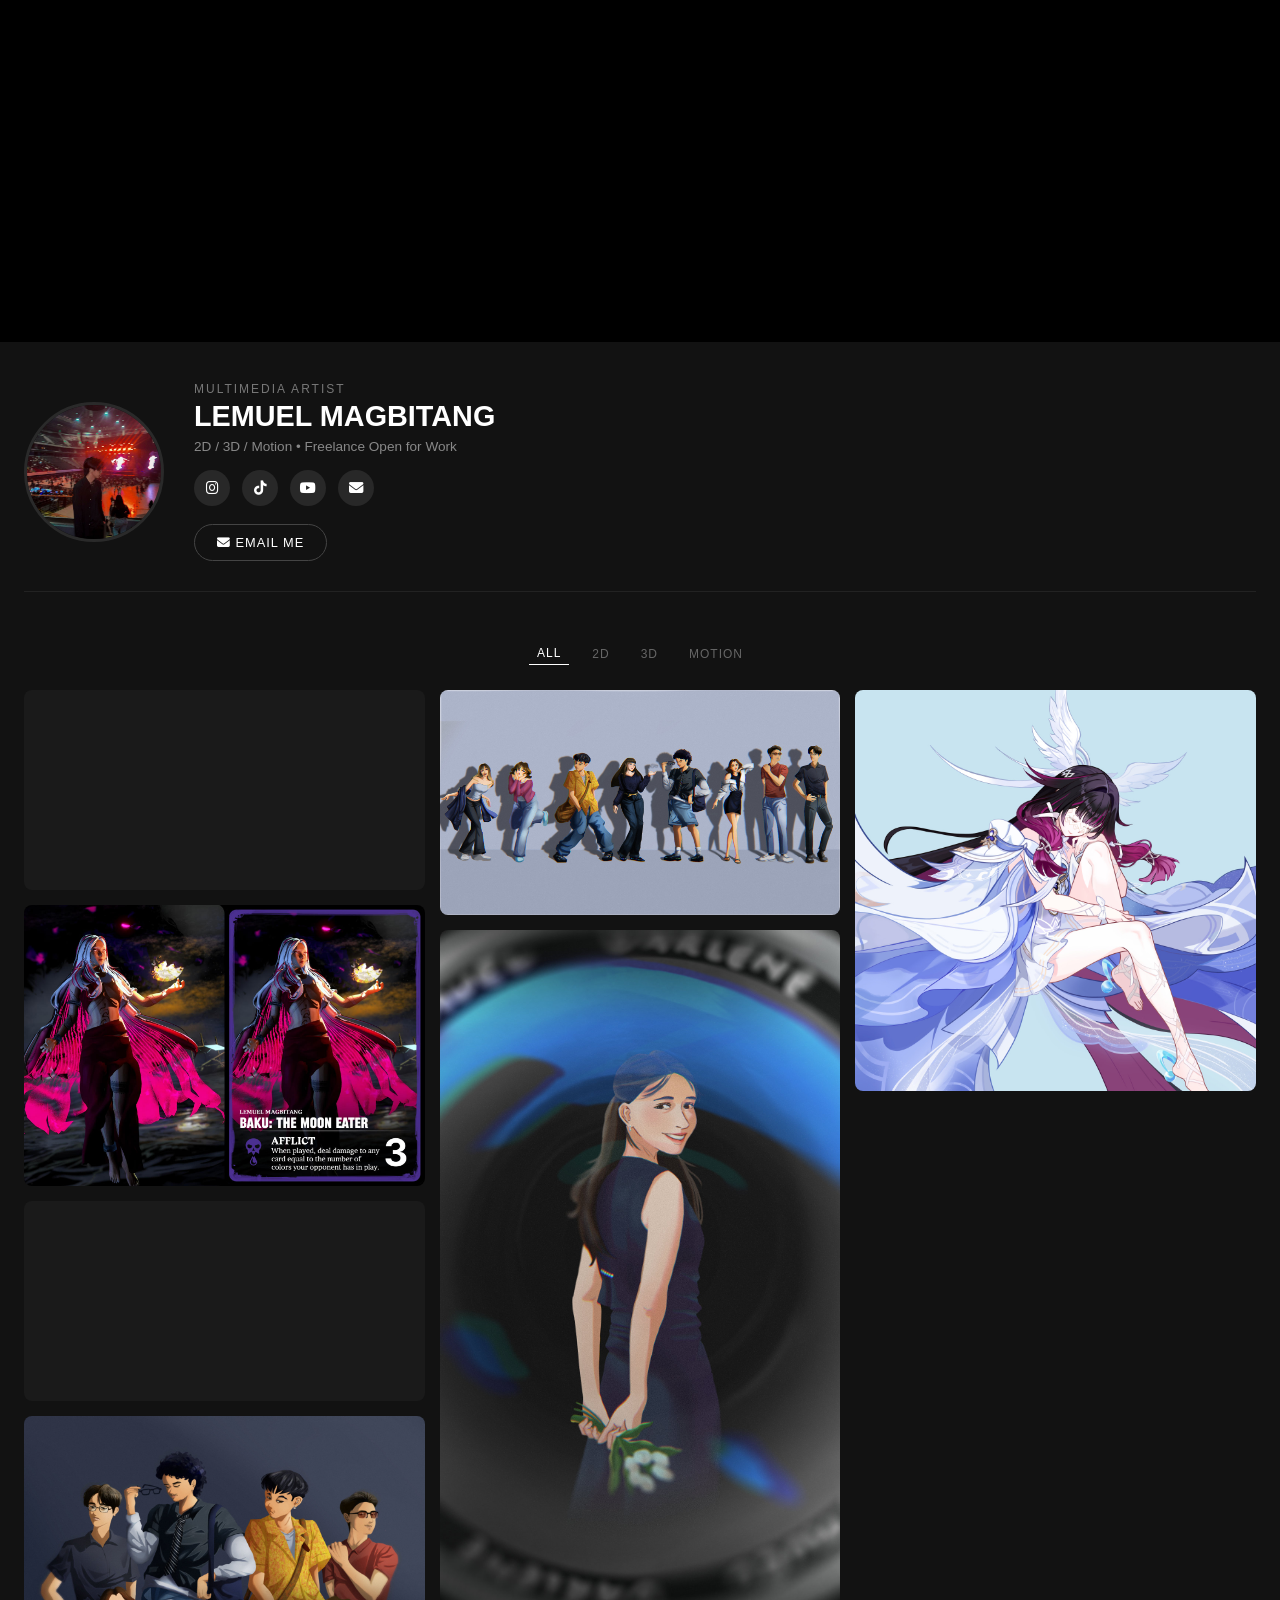
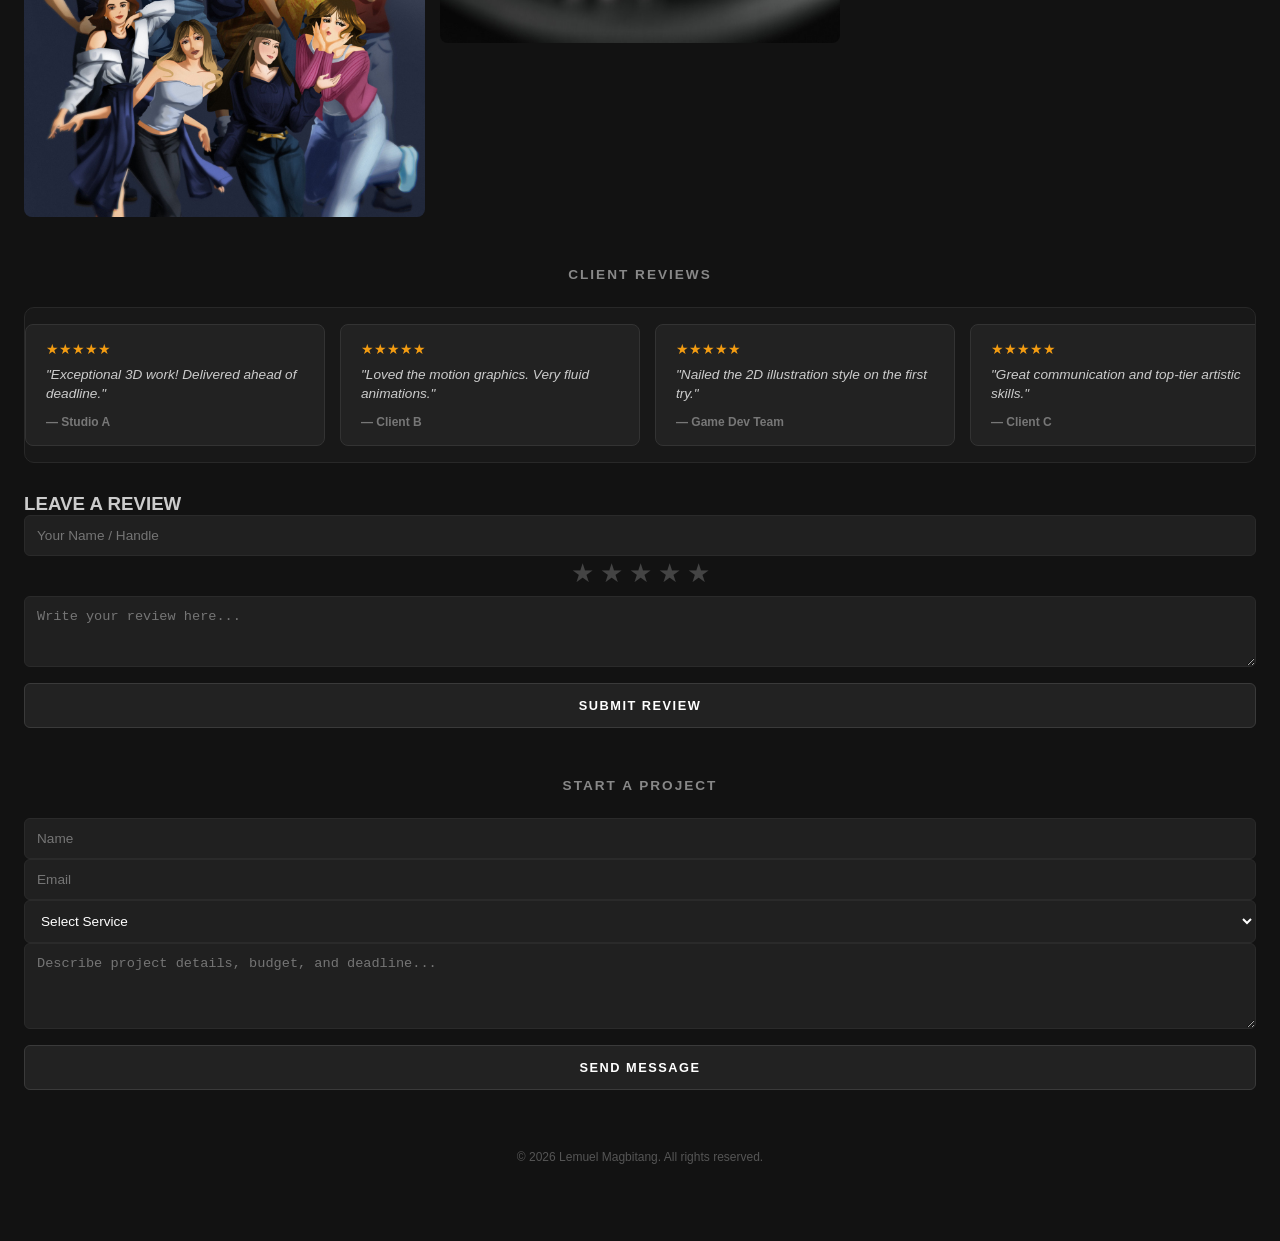
==== index.html @ 32d4f542 "Add files via upload" ====
<!DOCTYPE html>
<html lang="en">
<head>
  <meta charset="UTF-8">
  <meta name="viewport" content="width=device-width, initial-scale=1.0">
  <title>Lemuel Magbitang | Multimedia Artist</title>
  <link rel="stylesheet" href="css/style.css">
  <link rel="stylesheet" href="https://cdnjs.cloudflare.com/ajax/libs/font-awesome/6.4.0/css/all.min.css">
  <!-- Link JS with 'defer' so it runs after HTML loads -->
  <script src="js/script.js" defer></script>
</head>
<body>

  <!-- AUTOMATIC HERO BANNER (Pulls from latest gallery items automatically) -->
  <div class="hero-banner" id="heroBanner"></div>

  <main class="container">
    
    <!-- HEADER -->
    <header class="header">
      <img src="assets/profile.jpg" alt="Lemuel Magbitang" class="profile-pic">
      <div class="header-info">
        <span class="subtext-header">MULTIMEDIA ARTIST</span>
        <h1 class="name">LEMUEL MAGBITANG</h1>
        <p class="tagline">2D / 3D / Motion &bull; Freelance Open for Work</p>
        
        <div class="social-icons">
          <a href="https://www.instagram.com/llem_09?stkn=MjJyZnppdnZuMXB4" target="_blank" aria-label="Instagram"><i class="fa-brands fa-instagram"></i></a>
          <a href="https://www.tiktok.com/@artsoflem?_r=1&_t=ZS-99WQzkZcFst" target="_blank" aria-label="TikTok"><i class="fa-brands fa-tiktok"></i></a>
          <a href="https://youtube.com/@aol_lem?si=N5Up9vFaqnFI5G1z" target="_blank" aria-label="YouTube"><i class="fa-brands fa-youtube"></i></a>
          <a href="mailto:lemuelmagbitangt@gmail.com" aria-label="Email"><i class="fa-solid fa-envelope"></i></a>
        </div>
        <a href="mailto:lemuelmagbitangt@gmail.com" class="email-btn"><i class="fa-solid fa-envelope"></i> EMAIL ME</a>
      </div>
    </header>

    <!-- PORTFOLIO SECTION -->
    <section class="section">
      <div class="filter-tabs">
        <button class="tab-btn active" data-filter="all">ALL</button>
        <button class="tab-btn" data-filter="2d">2D</button>
        <button class="tab-btn" data-filter="3d">3D</button>
        <button class="tab-btn" data-filter="motion">MOTION</button>
      </div>

      <!-- DYNAMIC MASONRY BENTO GRID (Adapts to any image dimension naturally) -->
      <div class="gallery-grid" id="galleryGrid">

        <div class="gallery-item motion">
          <video src="assets/motion/animation2.mp4" alt="Motion Graphics Animation"></video>
        </div>

        <div class="gallery-item 3d">
          <img src="assets/3d/artwork1.jpg" alt="3D Rendered Scene">
        </div>
        
        <div class="gallery-item motion">
          <video src="assets/motion/animation1.mp4" alt="Motion Graphics Animation"></video>
        </div>

        <div class="gallery-item 2d">
          <img src="assets/2d/artwork4.jpg" alt="2D Concept Art">
        </div>

        <div class="gallery-item 2d">
          <img src="assets/2d/artwork3.jpg" alt="2D Concept Art">
        </div>

        <div class="gallery-item 2d">
          <img src="assets/2d/artwork2.jpg" alt="2D Concept Art">
        </div>

        <div class="gallery-item 2d">
          <img src="assets/2d/artwork1.jpg" alt="2D Concept Art">
        </div>

      </div>
    </section>

    <!-- AUTOMATIC HORIZONTAL SCROLLING REVIEWS -->
    <section class="section">
      <h2 class="section-title">CLIENT REVIEWS</h2>
      
      <div class="marquee-wrapper">
        <div class="marquee-track">
          <div class="review-card">
            <div class="stars">★★★★★</div>
            <p class="review-text">"Exceptional 3D work! Delivered ahead of deadline."</p>
            <span class="review-author">— Studio A</span>
          </div>
          <div class="review-card">
            <div class="stars">★★★★★</div>
            <p class="review-text">"Loved the motion graphics. Very fluid animations."</p>
            <span class="review-author">— Client B</span>
          </div>
          <div class="review-card">
            <div class="stars">★★★★★</div>
            <p class="review-text">"Nailed the 2D illustration style on the first try."</p>
            <span class="review-author">— Game Dev Team</span>
          </div>
          <div class="review-card">
            <div class="stars">★★★★★</div>
            <p class="review-text">"Great communication and top-tier artistic skills."</p>
            <span class="review-author">— Client C</span>
          </div>
        </div>
      </div>

      <!-- LEAVE A REVIEW FORM WITH STAR RATING -->
      <div class="form-container">
        <h3 class="form-title">LEAVE A REVIEW</h3>
        <form class="simple-form" action="https://formspree.io/f/YOUR_FORMSPREE_ID" method="POST">
          <input type="text" name="name" placeholder="Your Name / Handle" required>
          
          <!-- Star Rating Input -->
          <div class="star-rating">
            <input type="radio" id="star5" name="rating" value="5" required/><label for="star5" title="5 stars">★</label>
            <input type="radio" id="star4" name="rating" value="4"/><label for="star4" title="4 stars">★</label>
            <input type="radio" id="star3" name="rating" value="3"/><label for="star3" title="3 stars">★</label>
            <input type="radio" id="star2" name="rating" value="2"/><label for="star2" title="2 stars">★</label>
            <input type="radio" id="star1" name="rating" value="1"/><label for="star1" title="1 star">★</label>
          </div>

          <textarea name="review" rows="3" placeholder="Write your review here..." required></textarea>
          <button type="submit" class="submit-btn">SUBMIT REVIEW</button>
        </form>
      </div>
    </section>

    <!-- COMMISSIONS / CONTACT FORM -->
    <section class="section">
      <h2 class="section-title">START A PROJECT</h2>
      <div class="form-container">
        <form class="simple-form" action="https://formspree.io/f/YOUR_FORMSPREE_ID" method="POST">
          <input type="text" name="name" placeholder="Name" required>
          <input type="email" name="email" placeholder="Email" required>
          <select name="service" required>
            <option value="" disabled selected>Select Service</option>
            <option value="2D Illustration">2D Illustration</option>
            <option value="3D Art">3D Art & Rendering</option>
            <option value="Motion Graphics">Motion Graphics / Animation</option>
          </select>
          <textarea name="message" rows="4" placeholder="Describe project details, budget, and deadline..." required></textarea>
          <button type="submit" class="submit-btn">SEND MESSAGE</button>
        </form>
      </div>
    </section>

    <footer>
      <p>&copy; 2026 Lemuel Magbitang. All rights reserved.</p>
    </footer>

  </main>

  <!-- LIGHTBOX / FULL VIEW MODAL WITH WATERMARK PROTECTION -->
  <div class="lightbox-modal" id="lightbox">
    <span class="lightbox-close" id="lightboxClose">&times;</span>
    <div class="lightbox-content-wrapper">
      <!-- Repeating Watermark Overlay -->
      <div class="watermark-overlay">
        <span>LEMUEL MAGBITANG &bull; DO NOT COPY</span>
        <span>LEMUEL MAGBITANG &bull; DO NOT COPY</span>
        <span>LEMUEL MAGBITANG &bull; DO NOT COPY</span>
        <span>LEMUEL MAGBITANG &bull; DO NOT COPY</span>
      </div>
      <div id="lightboxMediaContainer"></div>
    </div>
  </div>

</body>
</html>
---- css/style.css ----
* {
  margin: 0;
  padding: 0;
  box-sizing: border-box;
}

body {
  background-color: #121212;
  color: #cccccc;
  font-family: -apple-system, BlinkMacSystemFont, "Segoe UI", Roboto, Helvetica, Arial, sans-serif;
  overflow-x: hidden;
}

/* AUTOMATIC HERO BANNER */
.hero-banner {
  width: 100%;
  height: 38vh;
  position: relative;
  overflow: hidden;
  background: #000000;
}

.slide {
  position: absolute;
  inset: 0;
  opacity: 0;
  transition: opacity 1.5s ease-in-out;
}

.slide.active {
  opacity: 0.45;
}

.slide img, .slide video {
  width: 100%;
  height: 100%;
  object-fit: cover;
}

/* Only static images pan; videos/motion items remain static */
.slide img {
  transform: scale(1.1);
  animation: panImage 12s infinite alternate linear;
}

.slide video {
  transform: scale(1);
  animation: none;
}

@keyframes panImage {
  0% { transform: scale(1.1) translateX(-2%); }
  100% { transform: scale(1.1) translateX(2%); }
}

/* CONTAINER & HEADER */
.container {
  width: 100%;
  max-width: 1280px; /* Widened layout to fill side gaps */
  margin: 30px auto 50px auto; /* Removed -60px negative overlap */
  padding: 0 24px;
  position: relative;
  z-index: 10;
}

.header {
  display: flex;
  align-items: center;
  gap: 30px;
  background: transparent; /* Simple layout without card background */
  padding: 10px 0 30px 0;
  border-bottom: 1px solid #222;
  margin-bottom: 40px;
}

.profile-pic {
  width: 140px;
  height: 140px;
  border-radius: 50%;
  object-fit: cover;
  border: 3px solid #2a2a2a;
}

.subtext-header { font-size: 0.75rem; letter-spacing: 2px; color: #777; display: block; margin-bottom: 4px; }
.name { font-size: 1.8rem; font-weight: 600; color: #fff; }
.tagline { font-size: 0.85rem; color: #888; margin: 6px 0 16px 0; }

.social-icons { display: flex; gap: 12px; margin-bottom: 18px; }
.social-icons a {
  color: #fff; background: #282828; width: 36px; height: 36px;
  border-radius: 50%; display: flex; align-items: center; justify-content: center;
  text-decoration: none; font-size: 0.9rem; transition: background 0.3s;
}
.social-icons a:hover { background: #444; }

.email-btn {
  display: inline-block; padding: 10px 22px; border-radius: 25px;
  color: #fff; border: 1px solid #444; text-decoration: none;
  font-size: 0.8rem; letter-spacing: 1px; transition: all 0.3s;
}
.email-btn:hover { background: #fff; color: #000; }

/* SECTIONS & TABS */
.section { margin-top: 50px; }
.section-title { font-size: 0.85rem; letter-spacing: 2px; color: #888; margin-bottom: 25px; text-align: center; }

.filter-tabs { display: flex; justify-content: center; gap: 15px; margin-bottom: 25px; }
.tab-btn {
  background: none; border: none; color: #666; font-size: 0.75rem;
  letter-spacing: 1px; cursor: pointer; padding: 4px 8px;
}
.tab-btn.active, .tab-btn:hover { color: #fff; border-bottom: 1px solid #fff; }

/* MASONRY BENTO GRID (Dynamic aspect ratio support) */
.gallery-grid {
  columns: 3 220px; /* Dynamically distributes portrait, landscape, 1:1, or extreme portrait sizes */
  column-gap: 15px;
}

.gallery-item {
  break-inside: avoid;
  margin-bottom: 15px;
  border-radius: 8px;
  overflow: hidden;
  background: #1a1a1a;
  cursor: pointer;
  position: relative;
  transition: transform 0.3s ease, box-shadow 0.3s ease;
}

.gallery-item:hover {
  transform: translateY(-4px) scale(1.02);
  box-shadow: 0 10px 20px rgba(0,0,0,0.8);
  z-index: 2;
}

.gallery-item img, .gallery-item video {
  width: 100%;
  height: auto;
  display: block;
}

/* --- HORIZONTAL SCROLLING REVIEWS --- */
.marquee-wrapper {
  overflow: hidden;
  width: 100%;
  background: #181818;
  padding: 16px 0;
  border-radius: 10px;
  margin-bottom: 30px;
  border: 1px solid #282828;
}

.marquee-track {
  display: flex;
  gap: 15px;
  width: max-content;
  animation: scrollMarquee 22s linear infinite;
}

.marquee-track:hover {
  animation-play-state: paused;
}

@keyframes scrollMarquee {
  0% { transform: translateX(0); }
  100% { transform: translateX(-50%); }
}

.review-card {
  background: #222222;
  padding: 16px 20px;
  border-radius: 8px;
  border: 1px solid #333333;
  width: clamp(220px, 30vw, 300px);
  flex-shrink: 0;
  display: flex;
  flex-direction: column;
  justify-content: space-between;
}

.stars {
  color: #f39c12;
  font-size: 0.85rem;
  margin-bottom: 8px;
}

.review-text {
  font-style: italic;
  font-size: 0.85rem;
  color: #cccccc;
  line-height: 1.4;
}

.review-author {
  display: block;
  margin-top: 12px;
  font-size: 0.75rem;
  color: #777777;
  font-weight: 600;
}

/* --- STAR RATING FORM FIX --- */
.star-rating {
  display: flex;
  flex-direction: row-reverse;
  justify-content: center;
  gap: 6px;
  margin: 5px 0 10px 0;
}

/* Hide raw radio buttons completely */
.star-rating input[type="radio"] {
  display: none !important;
}

.star-rating label {
  font-size: 1.6rem;
  color: #444444;
  cursor: pointer;
  transition: color 0.2s ease;
  line-height: 1;
}

.star-rating input:checked ~ label,
.star-rating label:hover,
.star-rating label:hover ~ label {
  color: #f39c12;
}

input, select, textarea {
  width: 100%; background: #202020; border: 1px solid #2a2a2a;
  padding: 12px; border-radius: 6px; color: #fff; font-size: 0.85rem; outline: none;
}
input:focus, select:focus, textarea:focus { border-color: #555; }

textarea {
  resize: vertical;
  max-width: 100%;
}

.submit-btn {
  width: 100%;
  background: #222222;
  color: #ffffff;
  border: 1px solid #3a3a3a;
  padding: 14px;
  border-radius: 6px;
  font-size: 0.8rem;
  font-weight: 600;
  letter-spacing: 1.5px;
  cursor: pointer;
  transition: all 0.3s ease;
  margin-top: 12px;
}

.submit-btn:hover {
  background: #ffffff;
  color: #000000;
  border-color: #ffffff;
}

/* LIGHTBOX MODAL & WATERMARK */
.lightbox-modal {
  display: none; position: fixed; inset: 0; z-index: 1000;
  background: rgba(0, 0, 0, 0.92); backdrop-filter: blur(5px);
  align-items: center; justify-content: center; padding: 20px;
}
.lightbox-modal.active { display: flex; }

.lightbox-close {
  position: absolute; top: 20px; right: 30px; font-size: 2rem;
  color: #fff; cursor: pointer; z-index: 1002;
}

.lightbox-content-wrapper {
  position: relative; max-width: 90vw; max-height: 85vh;
  display: flex; align-items: center; justify-content: center;
  user-select: none; -webkit-user-drag: none; /* Prevents dragging/saving */
}

.lightbox-content-wrapper img, .lightbox-content-wrapper video {
  max-width: 100%; max-height: 85vh; object-fit: contain; border-radius: 6px;
}

.watermark-overlay {
  position: absolute; inset: 0; pointer-events: none; z-index: 1001;
  display: flex; flex-direction: column; justify-content: space-around;
  align-items: center; opacity: 0.25; transform: rotate(-25deg);
}
.watermark-overlay span {
  font-size: 1.2rem; font-weight: 800; color: #ffffff;
  letter-spacing: 3px; text-shadow: 0 0 5px #000; text-transform: uppercase;
}

footer { text-align: center; margin-top: 60px; padding-bottom: 20px; font-size: 0.75rem; color: #555; }

@media (max-width: 600px) {
  .header { flex-direction: column; text-align: center; }
  .social-icons { justify-content: center; }
  .gallery-grid { columns: 1 100%; }
}
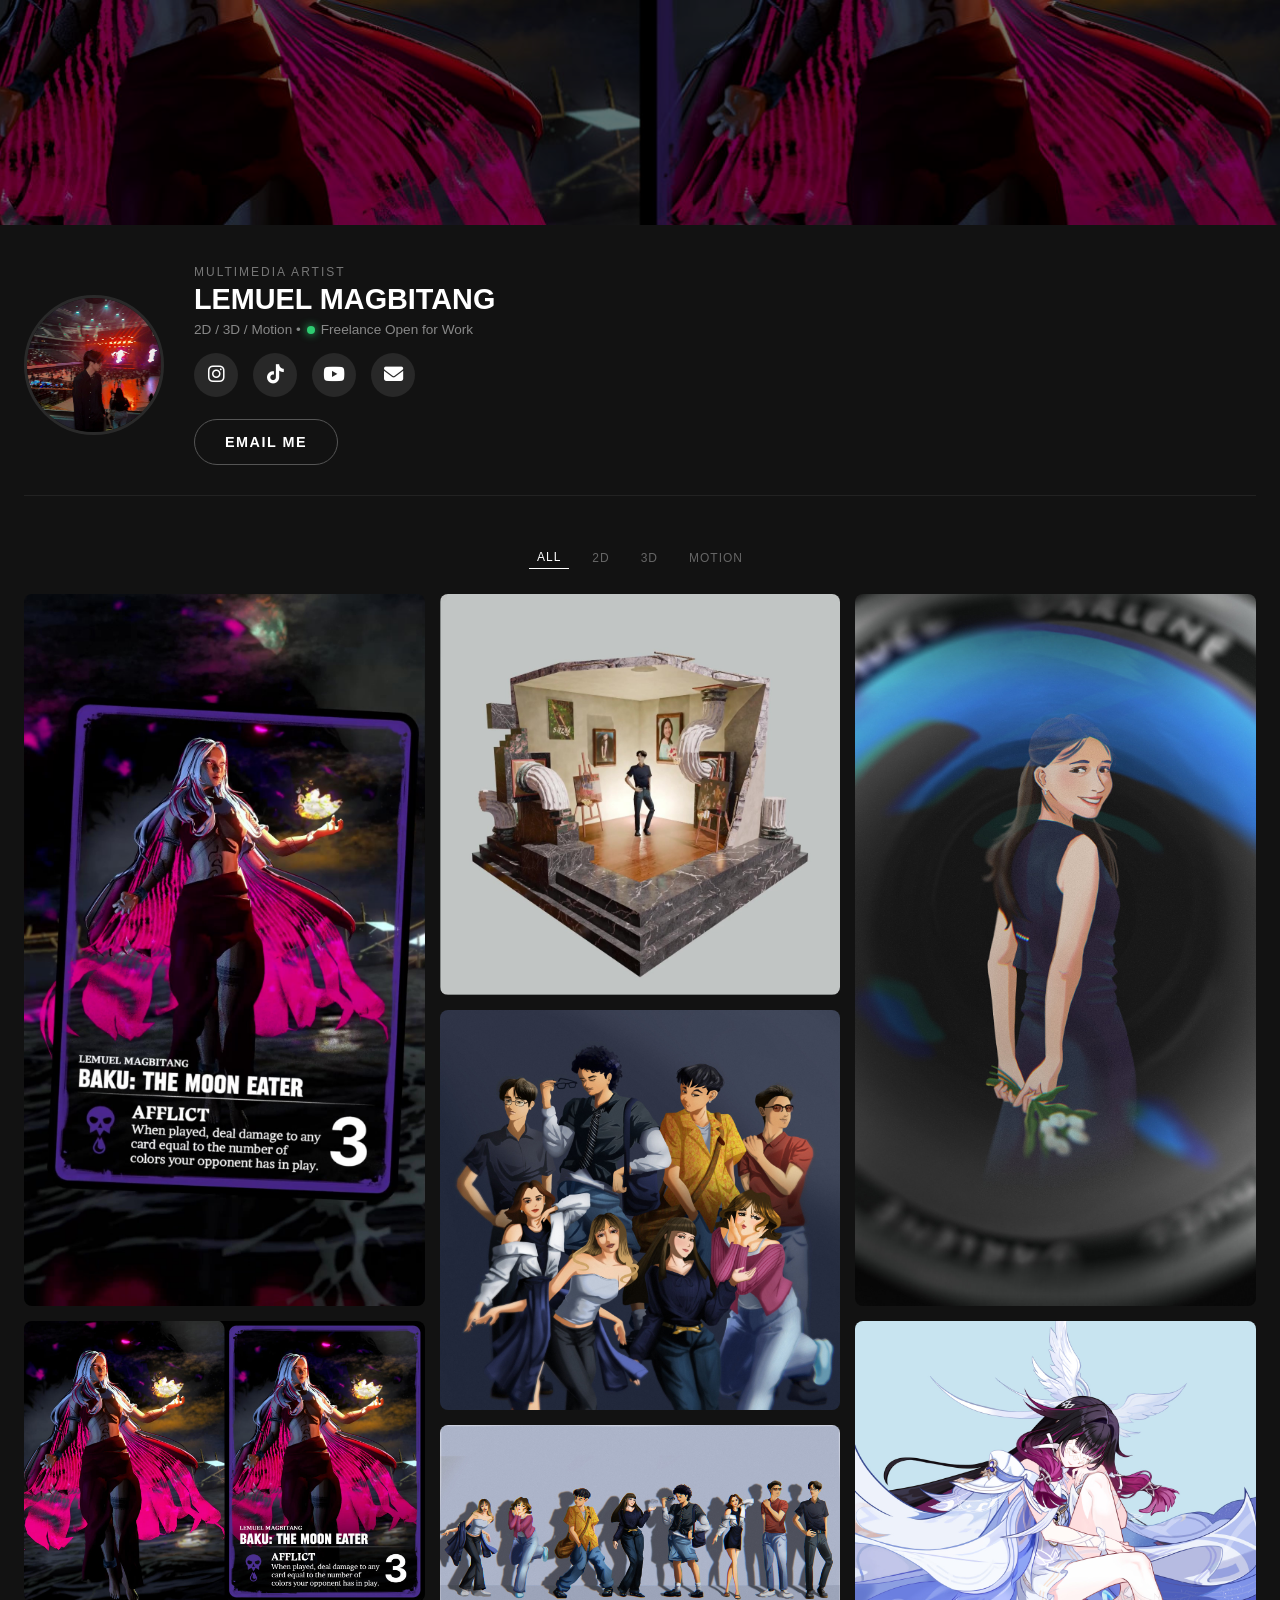
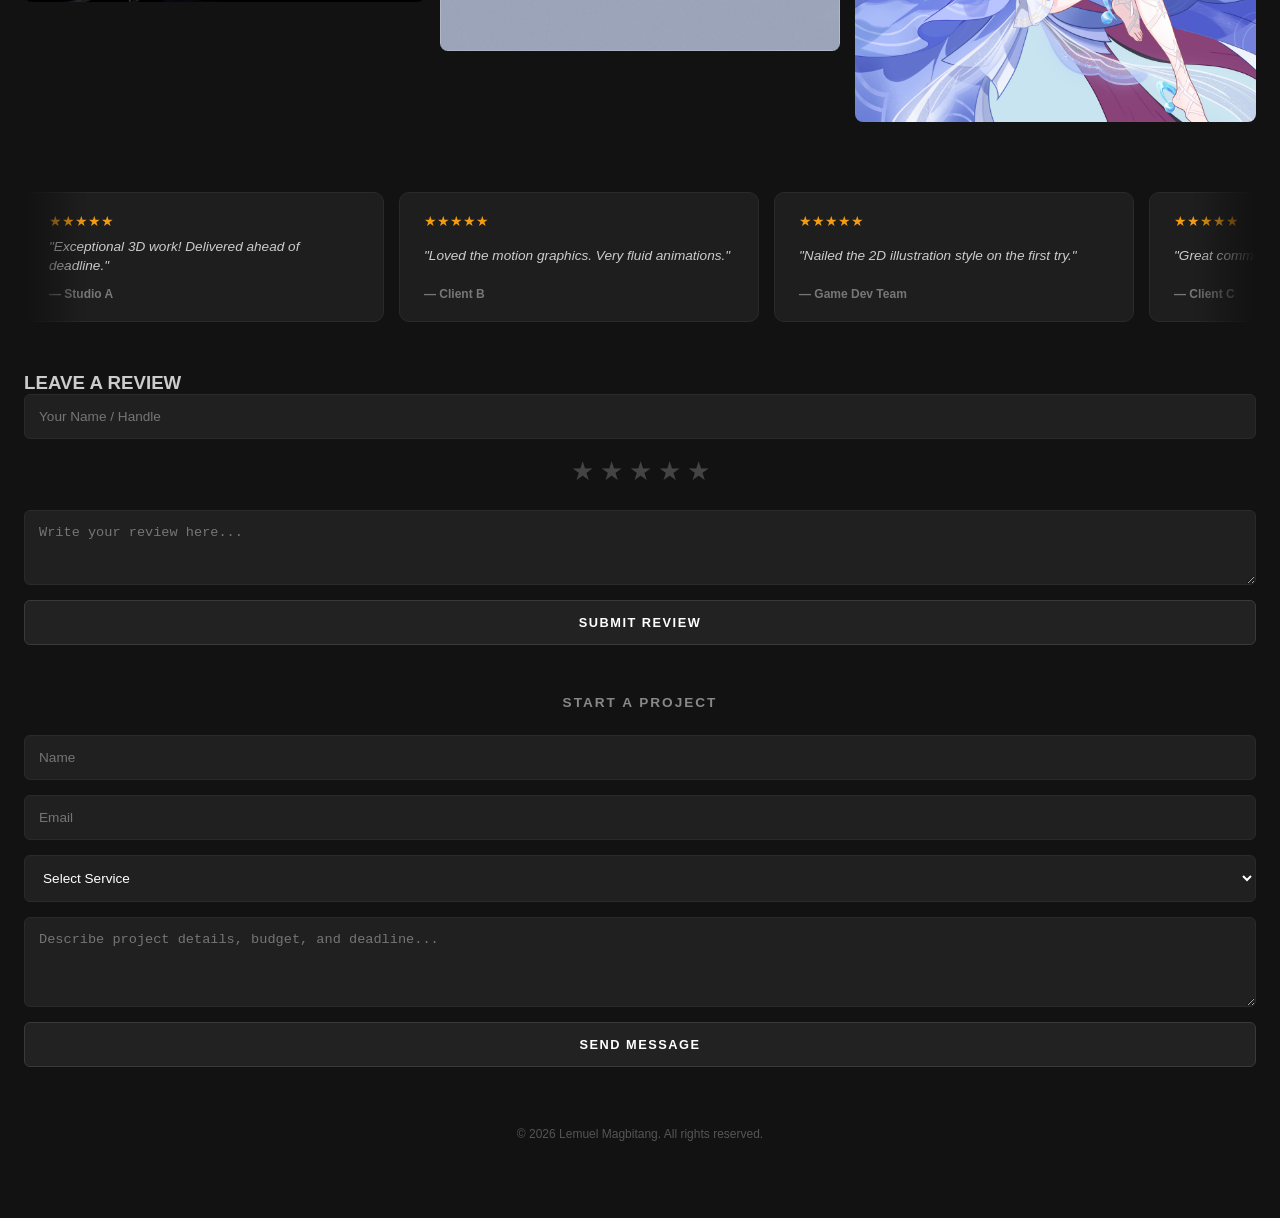
==== commit e17584ae: "Add files via upload" ====
--- a/index.html
+++ b/index.html
@@ -4,9 +4,12 @@
   <meta charset="UTF-8">
   <meta name="viewport" content="width=device-width, initial-scale=1.0">
   <title>Lemuel Magbitang | Multimedia Artist</title>
+  
+  <!-- Add your custom favicon/logo here -->
+  <link rel="icon" type="image/jpeg" href="assets/profile.jpg">
+
   <link rel="stylesheet" href="css/style.css">
   <link rel="stylesheet" href="https://cdnjs.cloudflare.com/ajax/libs/font-awesome/6.4.0/css/all.min.css">
-  <!-- Link JS with 'defer' so it runs after HTML loads -->
   <script src="js/script.js" defer></script>
 </head>
 <body>
@@ -22,7 +25,7 @@
       <div class="header-info">
         <span class="subtext-header">MULTIMEDIA ARTIST</span>
         <h1 class="name">LEMUEL MAGBITANG</h1>
-        <p class="tagline">2D / 3D / Motion &bull; Freelance Open for Work</p>
+        <p class="tagline">2D / 3D / Motion &bull; <span class="status-dot"></span> Freelance Open for Work</p>
         
         <div class="social-icons">
           <a href="https://www.instagram.com/llem_09?stkn=MjJyZnppdnZuMXB4" target="_blank" aria-label="Instagram"><i class="fa-brands fa-instagram"></i></a>
@@ -30,7 +33,7 @@
           <a href="https://youtube.com/@aol_lem?si=N5Up9vFaqnFI5G1z" target="_blank" aria-label="YouTube"><i class="fa-brands fa-youtube"></i></a>
           <a href="mailto:lemuelmagbitangt@gmail.com" aria-label="Email"><i class="fa-solid fa-envelope"></i></a>
         </div>
-        <a href="mailto:lemuelmagbitangt@gmail.com" class="email-btn"><i class="fa-solid fa-envelope"></i> EMAIL ME</a>
+        <a href="mailto:lemuelmagbitangt@gmail.com" class="email-btn">EMAIL ME</a>
       </div>
     </header>
 
@@ -46,31 +49,31 @@
       <!-- DYNAMIC MASONRY BENTO GRID (Adapts to any image dimension naturally) -->
       <div class="gallery-grid" id="galleryGrid">
 
-        <div class="gallery-item motion">
-          <video src="assets/motion/animation2.mp4" alt="Motion Graphics Animation"></video>
+        <div class="gallery-item motion" data-youtube="https://www.youtube.com/shorts/9VeBW7Nd1Hc" data-desc="Motion Graphics Project">
+          <img src="assets/motion/thumbnail2.jpg" alt="Motion Graphics Animation">
         </div>
 
-        <div class="gallery-item 3d">
+        <div class="gallery-item 3d" data-desc="3D Environment Render">
           <img src="assets/3d/artwork1.jpg" alt="3D Rendered Scene">
         </div>
         
-        <div class="gallery-item motion">
-          <video src="assets/motion/animation1.mp4" alt="Motion Graphics Animation"></video>
+        <div class="gallery-item motion" data-youtube="https://www.youtube.com/shorts/0jtvsBLRV7o" data-desc="Animation Reel">
+          <img src="assets/motion/thumbnail1.jpg" alt="Motion Graphics Animation">
         </div>
 
-        <div class="gallery-item 2d">
+        <div class="gallery-item 2d" data-desc="Commission by: Client">
           <img src="assets/2d/artwork4.jpg" alt="2D Concept Art">
         </div>
 
-        <div class="gallery-item 2d">
+        <div class="gallery-item 2d" data-desc="Render Challenge">
           <img src="assets/2d/artwork3.jpg" alt="2D Concept Art">
         </div>
 
-        <div class="gallery-item 2d">
+        <div class="gallery-item 2d" data-desc="Personal Project">
           <img src="assets/2d/artwork2.jpg" alt="2D Concept Art">
         </div>
 
-        <div class="gallery-item 2d">
+        <div class="gallery-item 2d" data-desc="Character Design">
           <img src="assets/2d/artwork1.jpg" alt="2D Concept Art">
         </div>
 
@@ -79,7 +82,6 @@
 
     <!-- AUTOMATIC HORIZONTAL SCROLLING REVIEWS -->
     <section class="section">
-      <h2 class="section-title">CLIENT REVIEWS</h2>
       
       <div class="marquee-wrapper">
         <div class="marquee-track">
@@ -155,14 +157,9 @@
   <!-- LIGHTBOX / FULL VIEW MODAL WITH WATERMARK PROTECTION -->
   <div class="lightbox-modal" id="lightbox">
     <span class="lightbox-close" id="lightboxClose">&times;</span>
+    <div class="lightbox-nav lightbox-prev"><i class="fa-solid fa-chevron-left"></i></div>
+    <div class="lightbox-nav lightbox-next"><i class="fa-solid fa-chevron-right"></i></div>
     <div class="lightbox-content-wrapper">
-      <!-- Repeating Watermark Overlay -->
-      <div class="watermark-overlay">
-        <span>LEMUEL MAGBITANG &bull; DO NOT COPY</span>
-        <span>LEMUEL MAGBITANG &bull; DO NOT COPY</span>
-        <span>LEMUEL MAGBITANG &bull; DO NOT COPY</span>
-        <span>LEMUEL MAGBITANG &bull; DO NOT COPY</span>
-      </div>
       <div id="lightboxMediaContainer"></div>
     </div>
   </div>
--- a/css/style.css
+++ b/css/style.css
@@ -14,7 +14,7 @@
 /* AUTOMATIC HERO BANNER */
 .hero-banner {
   width: 100%;
-  height: 38vh;
+  height: 25vh; /* Slimmer profile */
   position: relative;
   overflow: hidden;
   background: #000000;
@@ -31,26 +31,19 @@
   opacity: 0.45;
 }
 
-.slide img, .slide video {
+.slide img {
   width: 100%;
   height: 100%;
   object-fit: cover;
-}
-
-/* Only static images pan; videos/motion items remain static */
-.slide img {
-  transform: scale(1.1);
-  animation: panImage 12s infinite alternate linear;
-}
-
-.slide video {
-  transform: scale(1);
-  animation: none;
+  transform: scale(1.15); /* Scaled slightly higher for multi-directional pan */
+  animation: panImage 18s infinite alternate ease-in-out;
 }
 
 @keyframes panImage {
-  0% { transform: scale(1.1) translateX(-2%); }
-  100% { transform: scale(1.1) translateX(2%); }
+  0% { transform: scale(1.15) translate(0, 0); }
+  33% { transform: scale(1.2) translate(1.5%, -1.5%); }
+  66% { transform: scale(1.15) translate(-1.5%, 1%); }
+  100% { transform: scale(1.2) translate(1%, 1.5%); }
 }
 
 /* CONTAINER & HEADER */
@@ -83,20 +76,26 @@
 
 .subtext-header { font-size: 0.75rem; letter-spacing: 2px; color: #777; display: block; margin-bottom: 4px; }
 .name { font-size: 1.8rem; font-weight: 600; color: #fff; }
-.tagline { font-size: 0.85rem; color: #888; margin: 6px 0 16px 0; }
-
-.social-icons { display: flex; gap: 12px; margin-bottom: 18px; }
+.tagline { font-size: 0.85rem; color: #888; margin: 6px 0 16px 0; display: flex; align-items: center; }
+
+.status-dot {
+  display: inline-block; width: 8px; height: 8px; 
+  background-color: #2ecc71; border-radius: 50%; 
+  box-shadow: 0 0 8px #2ecc71; margin: 0 6px;
+}
+
+.social-icons { display: flex; gap: 15px; margin-bottom: 22px; }
 .social-icons a {
-  color: #fff; background: #282828; width: 36px; height: 36px;
+  color: #fff; background: #282828; width: 44px; height: 44px;
   border-radius: 50%; display: flex; align-items: center; justify-content: center;
-  text-decoration: none; font-size: 0.9rem; transition: background 0.3s;
-}
-.social-icons a:hover { background: #444; }
+  text-decoration: none; font-size: 1.2rem; transition: background 0.3s, transform 0.2s;
+}
+.social-icons a:hover { background: #444; transform: scale(1.1); }
 
 .email-btn {
-  display: inline-block; padding: 10px 22px; border-radius: 25px;
-  color: #fff; border: 1px solid #444; text-decoration: none;
-  font-size: 0.8rem; letter-spacing: 1px; transition: all 0.3s;
+  display: inline-block; padding: 14px 30px; border-radius: 30px;
+  color: #fff; border: 1px solid #555; text-decoration: none; font-weight: 600;
+  font-size: 0.9rem; letter-spacing: 1.5px; transition: all 0.3s;
 }
 .email-btn:hover { background: #fff; color: #000; }
 
@@ -111,9 +110,9 @@
 }
 .tab-btn.active, .tab-btn:hover { color: #fff; border-bottom: 1px solid #fff; }
 
-/* MASONRY BENTO GRID (Dynamic aspect ratio support) */
+/* --- TRUE MASONRY DYNAMIC GRID --- */
 .gallery-grid {
-  columns: 3 220px; /* Dynamically distributes portrait, landscape, 1:1, or extreme portrait sizes */
+  columns: 3 260px;
   column-gap: 15px;
 }
 
@@ -128,27 +127,45 @@
   transition: transform 0.3s ease, box-shadow 0.3s ease;
 }
 
+.gallery-item img {
+  width: 100%;
+  height: auto; /* Preserves exact natural aspect ratio */
+  display: block;
+}
+
 .gallery-item:hover {
   transform: translateY(-4px) scale(1.02);
   box-shadow: 0 10px 20px rgba(0,0,0,0.8);
   z-index: 2;
 }
 
-.gallery-item img, .gallery-item video {
-  width: 100%;
-  height: auto;
-  display: block;
+.gallery-item::after {
+  content: attr(data-desc);
+  position: absolute;
+  bottom: 0; left: 0; right: 0;
+  background: linear-gradient(transparent, rgba(0,0,0,0.9));
+  color: #fff;
+  padding: 30px 15px 15px 15px;
+  font-size: 0.85rem;
+  font-weight: 600;
+  transform: translateY(100%);
+  transition: transform 0.3s ease;
+  pointer-events: none;
+}
+
+.gallery-item:hover::after {
+  transform: translateY(0);
 }
 
 /* --- HORIZONTAL SCROLLING REVIEWS --- */
 .marquee-wrapper {
   overflow: hidden;
   width: 100%;
-  background: #181818;
-  padding: 16px 0;
-  border-radius: 10px;
+  padding: 20px 0;
   margin-bottom: 30px;
-  border: 1px solid #282828;
+  /* Adds edge-to-edge transparency blur masks instead of borders */
+  mask-image: linear-gradient(to right, transparent, black 10%, black 90%, transparent);
+  -webkit-mask-image: linear-gradient(to right, transparent, black 5%, black 95%, transparent);
 }
 
 .marquee-track {
@@ -168,11 +185,12 @@
 }
 
 .review-card {
-  background: #222222;
-  padding: 16px 20px;
-  border-radius: 8px;
-  border: 1px solid #333333;
-  width: clamp(220px, 30vw, 300px);
+  background: #1e1e1e;
+  padding: 20px 24px;
+  border-radius: 10px;
+  border: 1px solid #2a2a2a;
+  width: 360px; /* Expanded for longer texts to fit neatly */
+  height: auto;
   flex-shrink: 0;
   display: flex;
   flex-direction: column;
@@ -228,9 +246,15 @@
   color: #f39c12;
 }
 
+.simple-form {
+  display: flex;
+  flex-direction: column;
+  gap: 15px; /* Clean, consistent spacing between all fields */
+}
+
 input, select, textarea {
   width: 100%; background: #202020; border: 1px solid #2a2a2a;
-  padding: 12px; border-radius: 6px; color: #fff; font-size: 0.85rem; outline: none;
+  padding: 14px; border-radius: 6px; color: #fff; font-size: 0.85rem; outline: none;
 }
 input:focus, select:focus, textarea:focus { border-color: #555; }
 
@@ -251,7 +275,6 @@
   letter-spacing: 1.5px;
   cursor: pointer;
   transition: all 0.3s ease;
-  margin-top: 12px;
 }
 
 .submit-btn:hover {
@@ -273,24 +296,38 @@
   color: #fff; cursor: pointer; z-index: 1002;
 }
 
+.lightbox-nav {
+  position: absolute; top: 50%; transform: translateY(-50%);
+  font-size: 2rem; color: #fff; cursor: pointer; z-index: 1002;
+  padding: 20px; opacity: 0.6; transition: opacity 0.3s;
+}
+.lightbox-nav:hover { opacity: 1; }
+.lightbox-prev { left: 10px; }
+.lightbox-next { right: 10px; }
+
 .lightbox-content-wrapper {
-  position: relative; max-width: 90vw; max-height: 85vh;
-  display: flex; align-items: center; justify-content: center;
-  user-select: none; -webkit-user-drag: none; /* Prevents dragging/saving */
-}
-
-.lightbox-content-wrapper img, .lightbox-content-wrapper video {
-  max-width: 100%; max-height: 85vh; object-fit: contain; border-radius: 6px;
-}
-
-.watermark-overlay {
-  position: absolute; inset: 0; pointer-events: none; z-index: 1001;
-  display: flex; flex-direction: column; justify-content: space-around;
-  align-items: center; opacity: 0.25; transform: rotate(-25deg);
-}
-.watermark-overlay span {
-  font-size: 1.2rem; font-weight: 800; color: #ffffff;
-  letter-spacing: 3px; text-shadow: 0 0 5px #000; text-transform: uppercase;
+  position: relative;
+  max-width: 90vw;
+  max-height: 85vh;
+  display: flex;
+  align-items: center;
+  justify-content: center;
+  user-select: none;
+  -webkit-user-drag: none;
+}
+
+.lightbox-content-wrapper img {
+  width: auto;
+  height: auto;
+  max-width: 90vw;
+  max-height: 85vh;
+  object-fit: contain;
+  border-radius: 6px;
+  box-shadow: 0 10px 30px rgba(0,0,0,0.8);
+}
+
+.lightbox-content-wrapper iframe {
+  width: 80vw; height: 45vw; max-height: 80vh; border: none;
 }
 
 footer { text-align: center; margin-top: 60px; padding-bottom: 20px; font-size: 0.75rem; color: #555; }
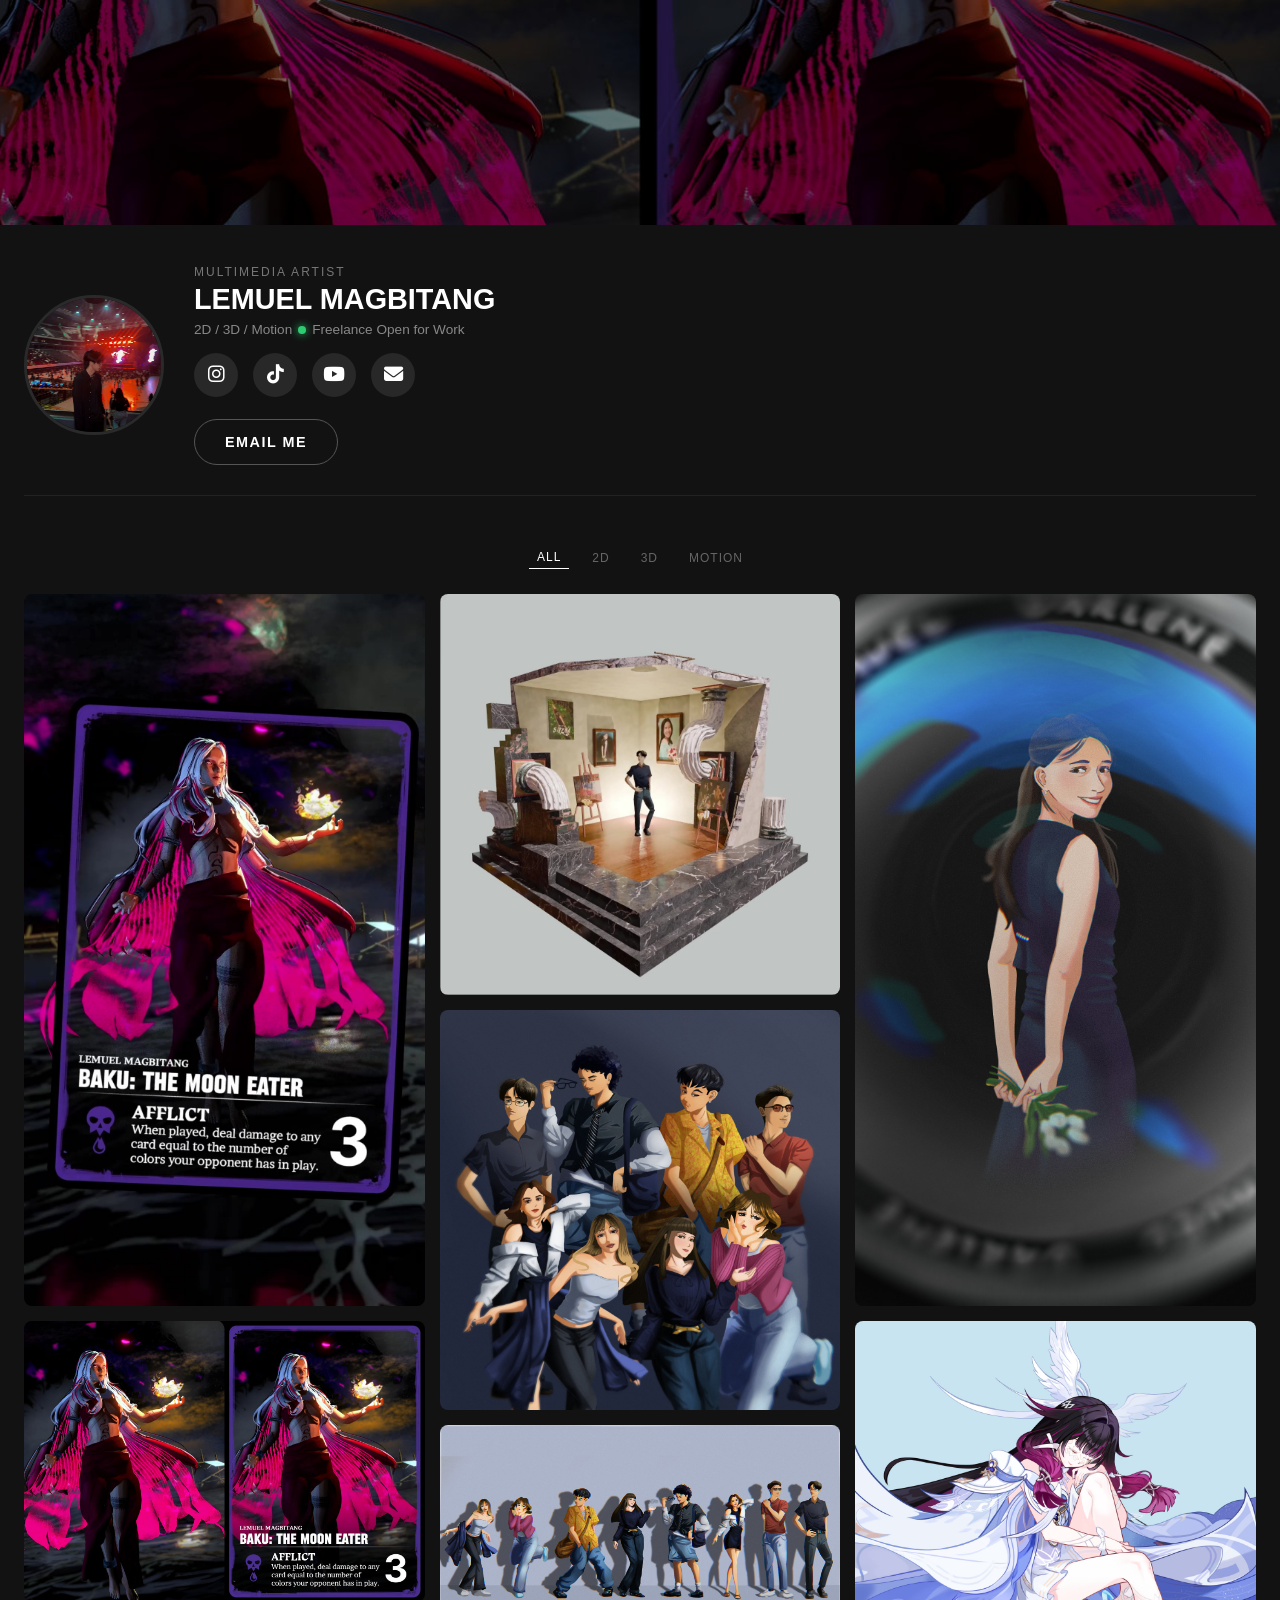
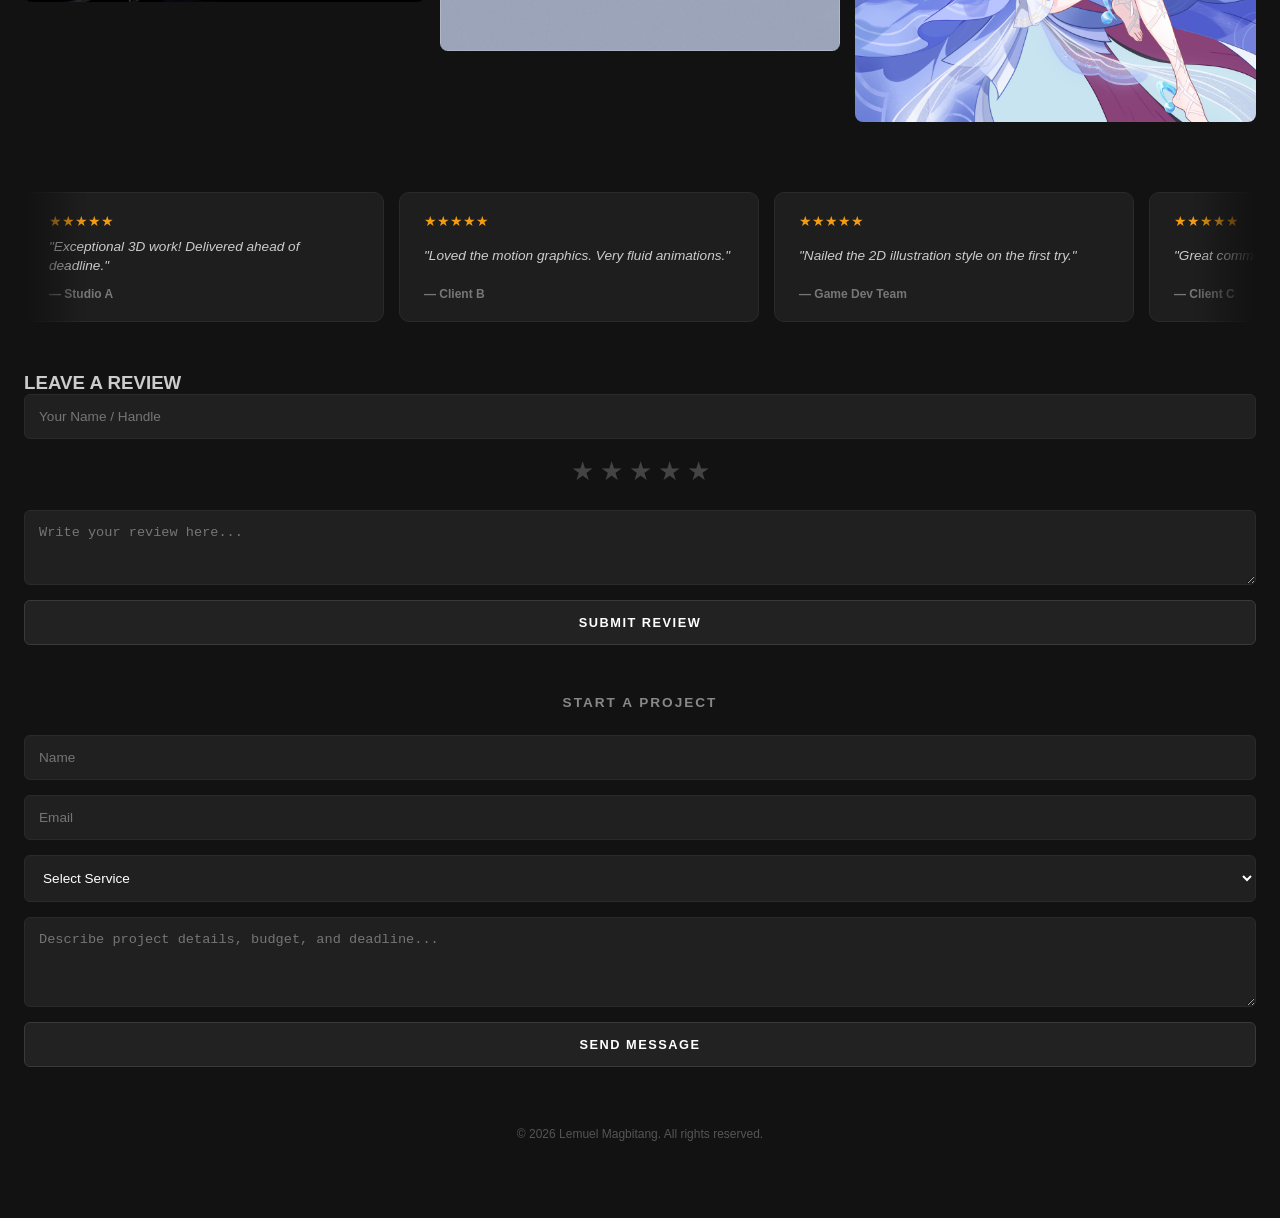
==== commit a3993b7f: "Fix HTML encoding issues in index.html" ====
--- a/index.html
+++ b/index.html
@@ -25,7 +25,7 @@
       <div class="header-info">
         <span class="subtext-header">MULTIMEDIA ARTIST</span>
         <h1 class="name">LEMUEL MAGBITANG</h1>
-        <p class="tagline">2D / 3D / Motion &bull; <span class="status-dot"></span> Freelance Open for Work</p>
+        <p class="tagline">2D / 3D / Motion <span class="status-dot"></span> Freelance Open for Work</p>
         
         <div class="social-icons">
           <a href="https://www.instagram.com/llem_09?stkn=MjJyZnppdnZuMXB4" target="_blank" aria-label="Instagram"><i class="fa-brands fa-instagram"></i></a>
@@ -165,4 +165,4 @@
   </div>
 
 </body>
-</html>+</html>
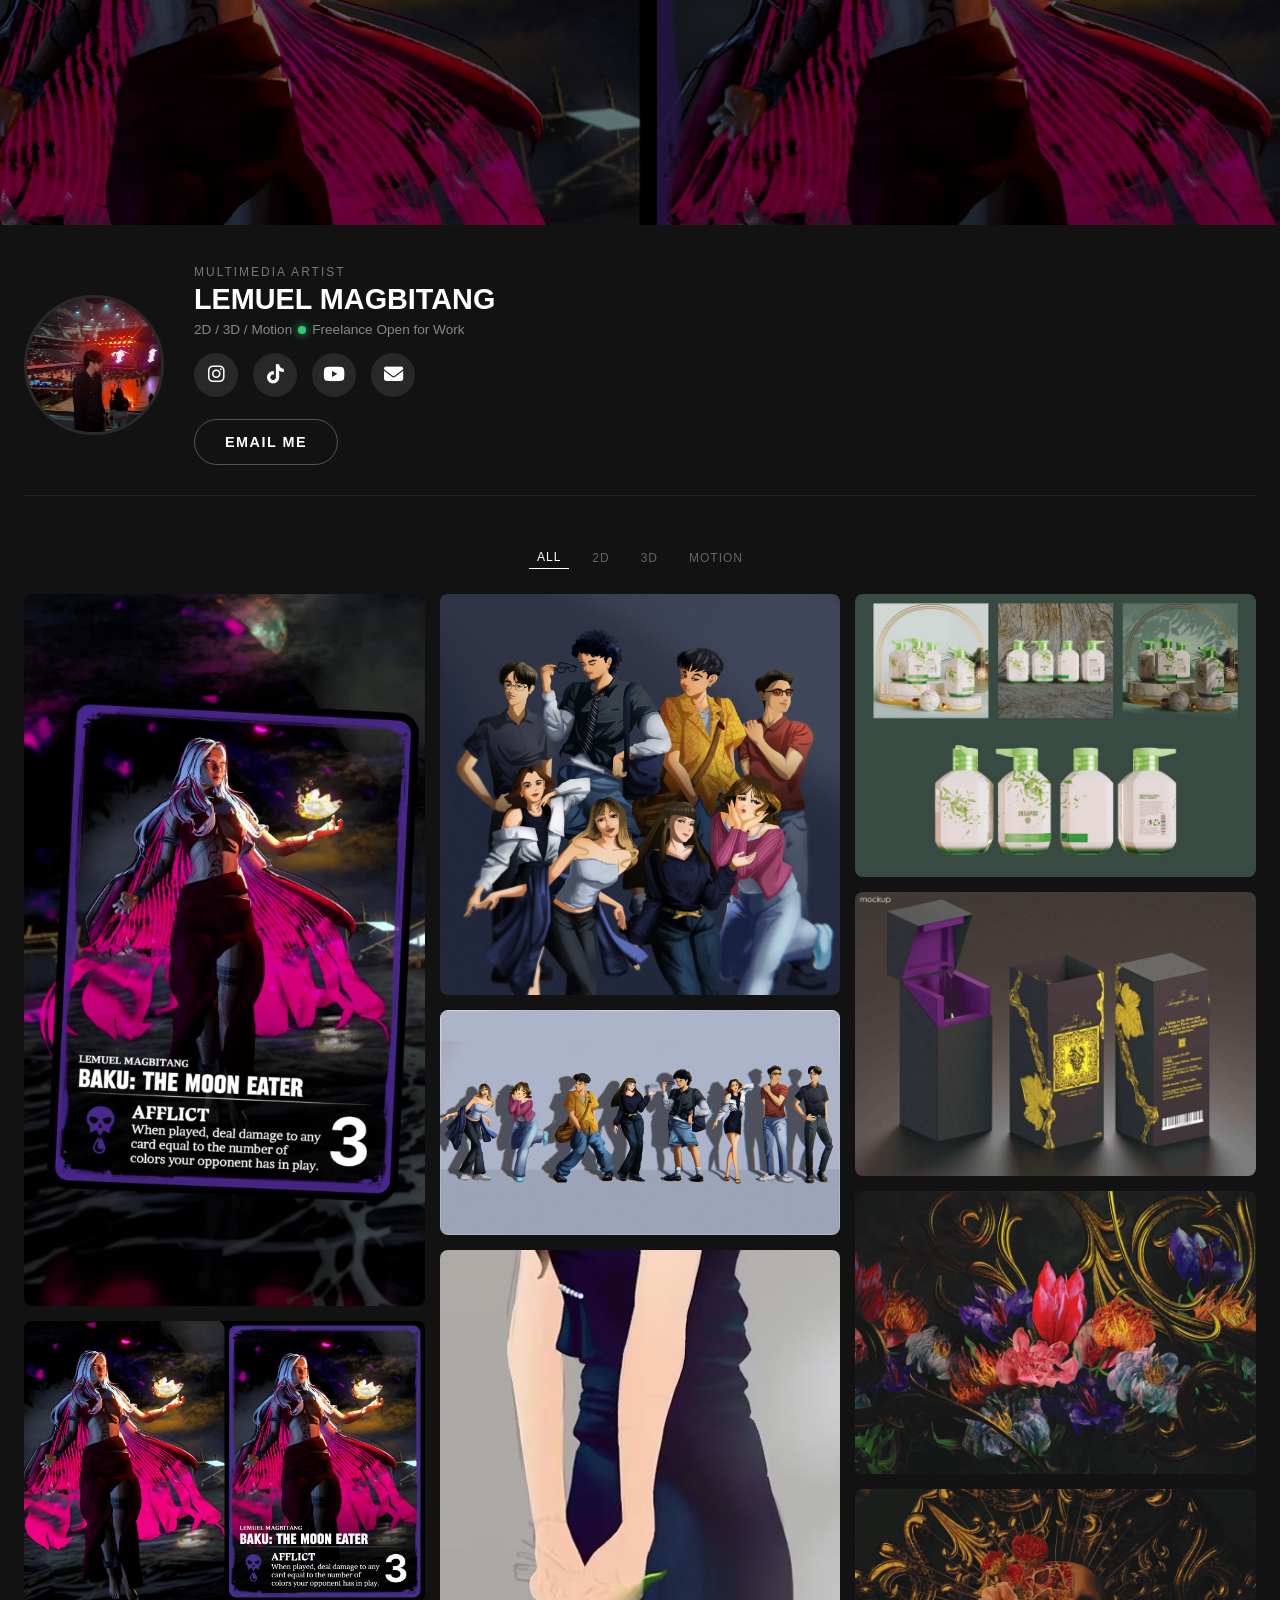
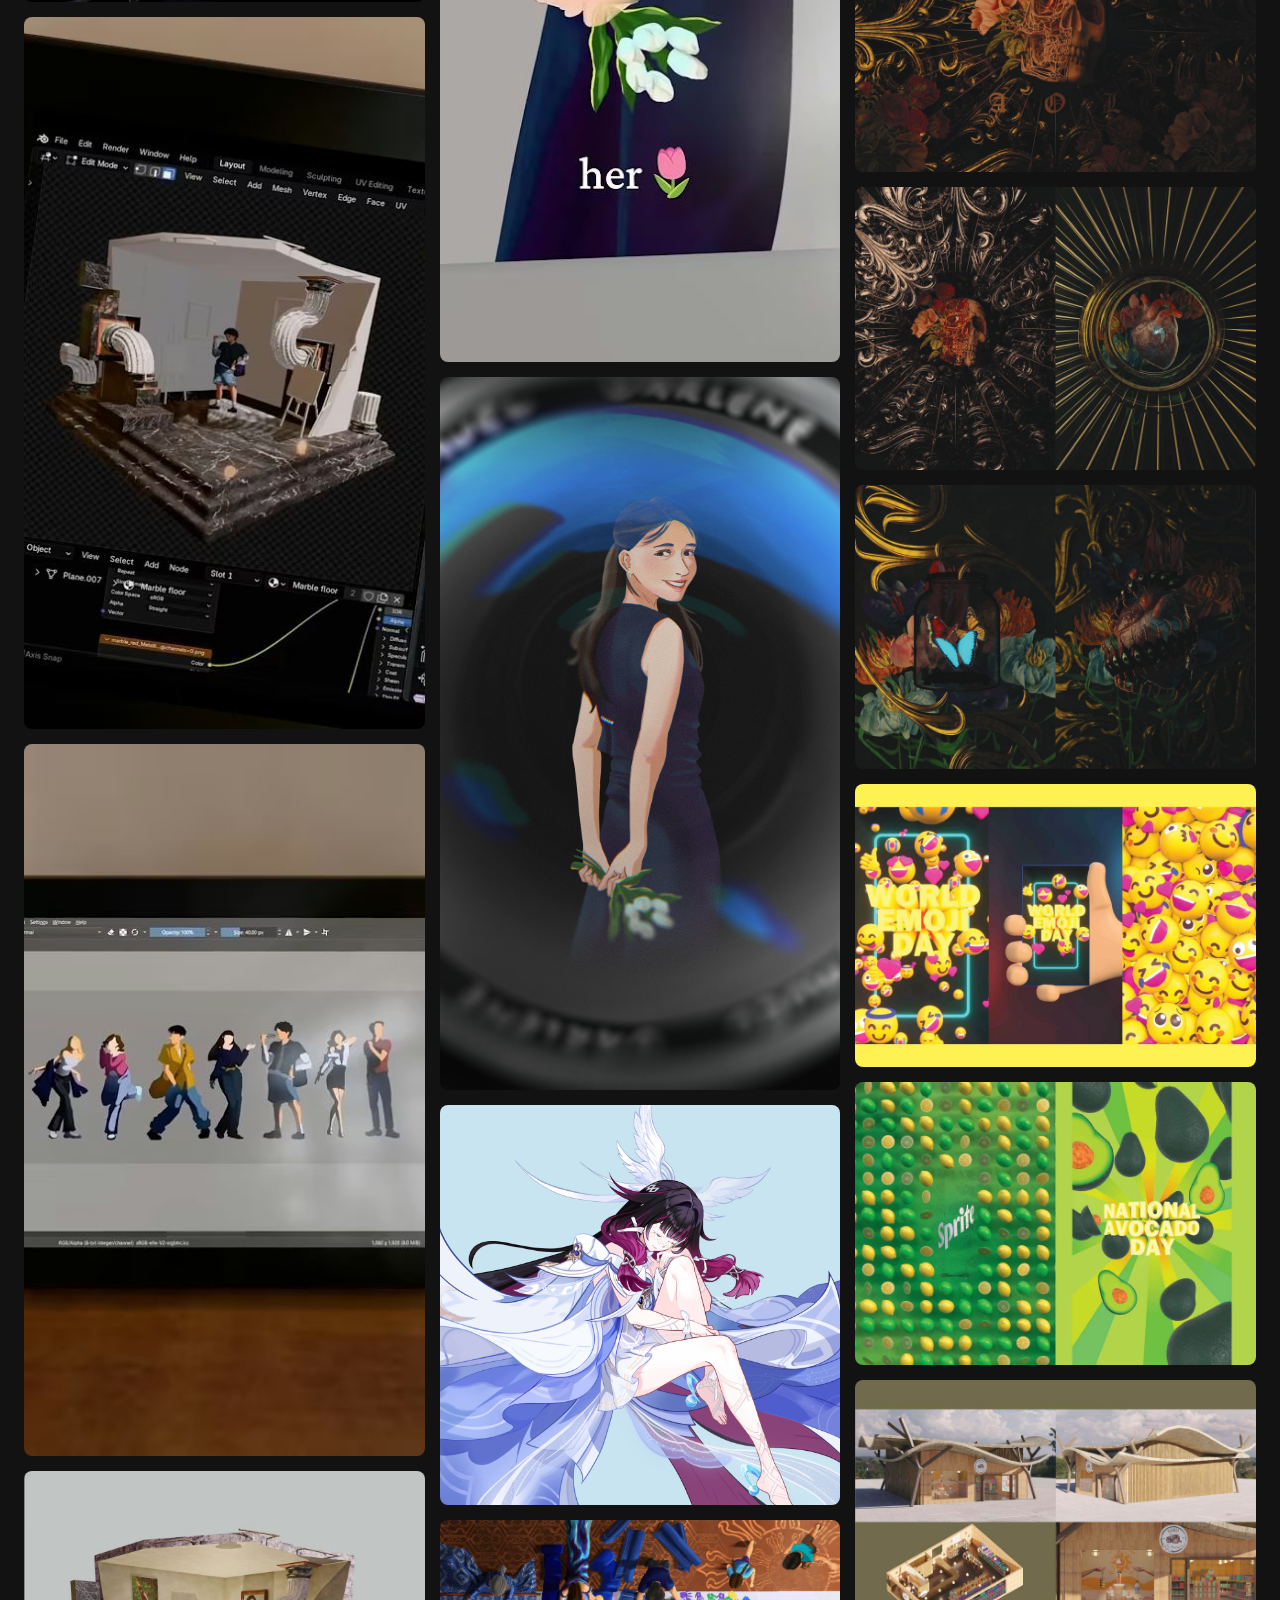
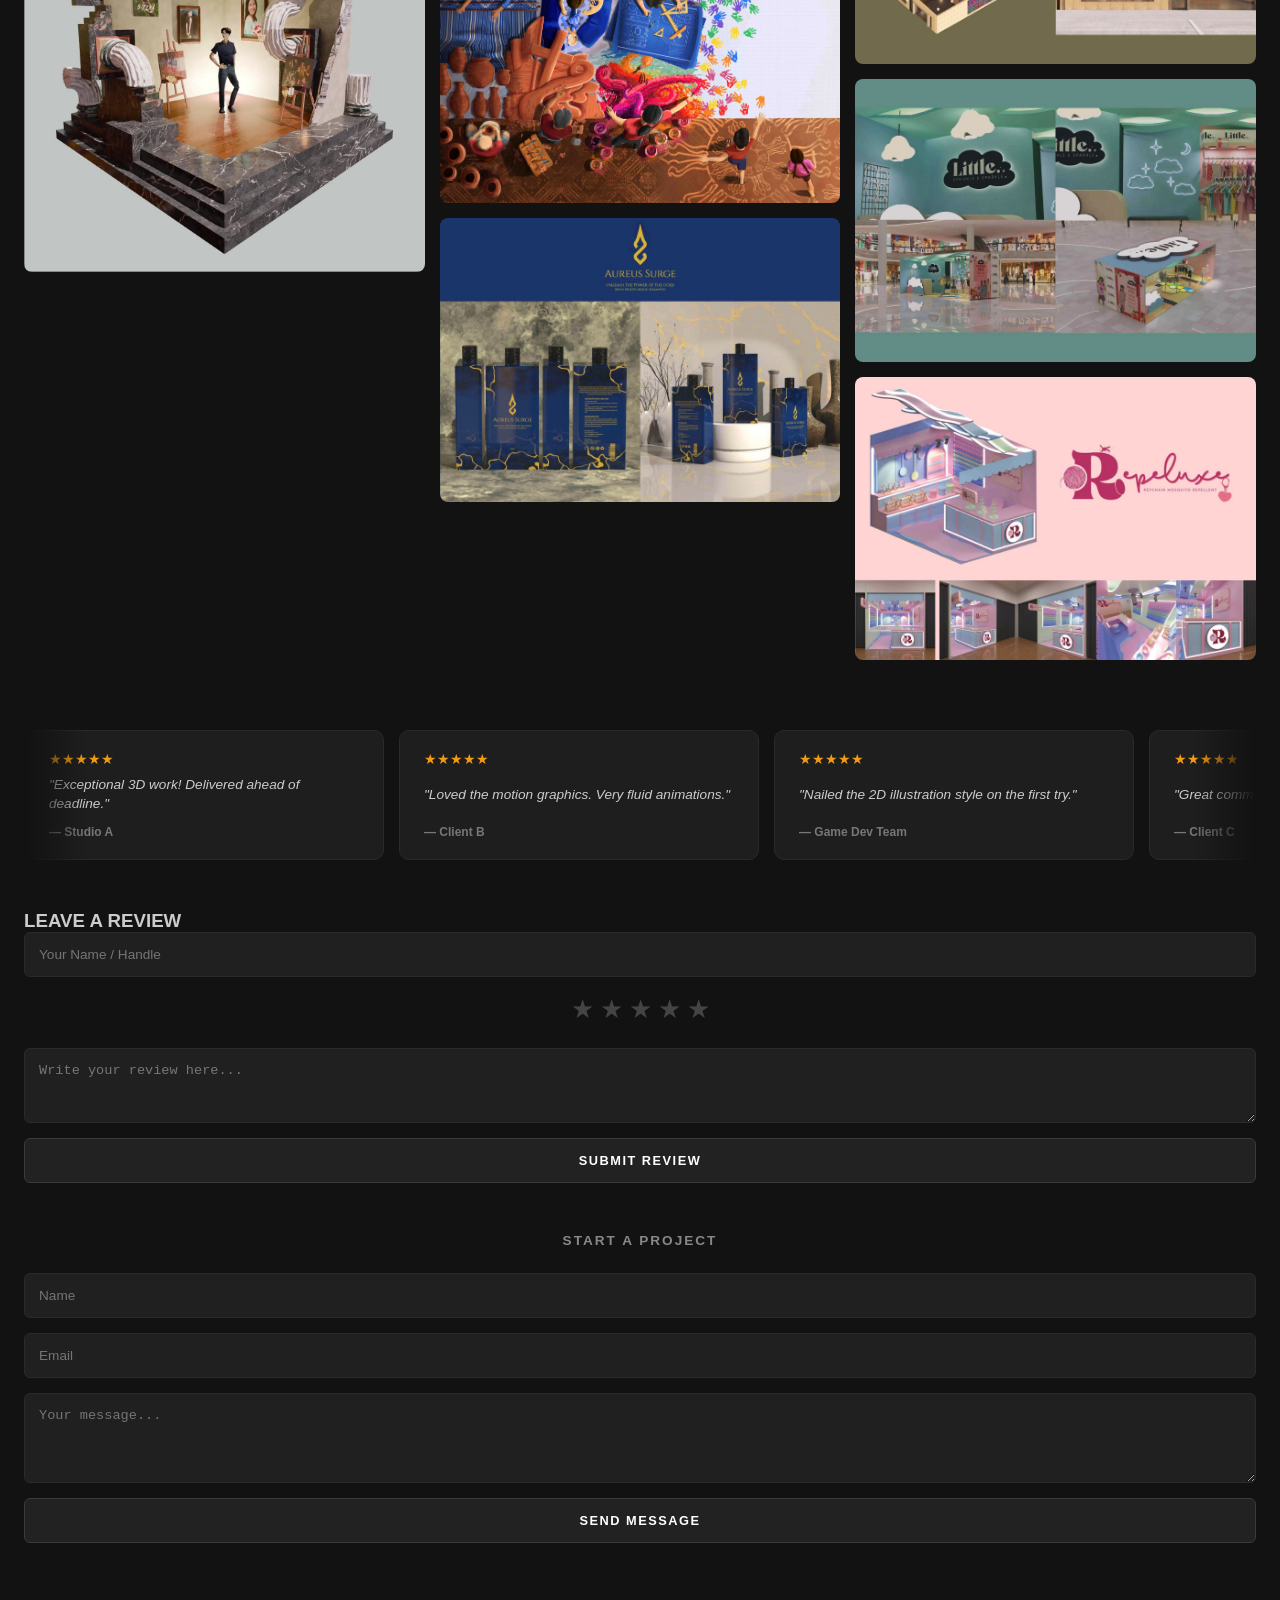
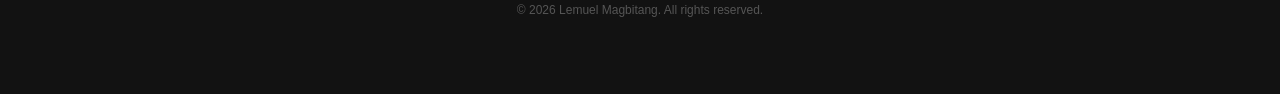
==== commit 26b37433: "Add files via upload" ====
--- a/index.html
+++ b/index.html
@@ -46,35 +46,99 @@
         <button class="tab-btn" data-filter="motion">MOTION</button>
       </div>
 
-      <!-- DYNAMIC MASONRY BENTO GRID (Adapts to any image dimension naturally) -->
       <div class="gallery-grid" id="galleryGrid">
 
-        <div class="gallery-item motion" data-youtube="https://www.youtube.com/shorts/9VeBW7Nd1Hc" data-desc="Motion Graphics Project">
-          <img src="assets/motion/thumbnail2.jpg" alt="Motion Graphics Animation">
-        </div>
-
-        <div class="gallery-item 3d" data-desc="3D Environment Render">
-          <img src="assets/3d/artwork1.jpg" alt="3D Rendered Scene">
-        </div>
-        
-        <div class="gallery-item motion" data-youtube="https://www.youtube.com/shorts/0jtvsBLRV7o" data-desc="Animation Reel">
-          <img src="assets/motion/thumbnail1.jpg" alt="Motion Graphics Animation">
-        </div>
-
-        <div class="gallery-item 2d" data-desc="Commission by: Client">
-          <img src="assets/2d/artwork4.jpg" alt="2D Concept Art">
-        </div>
-
-        <div class="gallery-item 2d" data-desc="Render Challenge">
-          <img src="assets/2d/artwork3.jpg" alt="2D Concept Art">
-        </div>
-
+        <!-- Gauntlet of Gods Render Challenge Baku:The Moon Eater ) -->
+        <div class="gallery-item motion" data-youtube="https://www.youtube.com/shorts/9VeBW7Nd1Hc" data-desc="Gauntlet of Gods Render Challenge">
+          <img src="assets/motion/thumbnail1.jpg" alt="Gauntlet of Gods Render Challenge Baku:The Moon Eater">
+        </div>
+        <!-- Gauntlet of Gods Render Challenge Baku:The Moon Eater Card ) -->
+        <div class="gallery-item 3d" data-desc="Gauntlet of Gods Render Challenge Card">
+          <img src="assets/3d/artwork0.jpg" alt="Baku:The Moon Eater Card">
+        </div>
+        <!-- Friends Gacha Animation 3D BTS ) -->
+        <div class="gallery-item motion" data-youtube="https://www.youtube.com/shorts/fkiNDj_1gO4" data-desc="Personal Project">
+          <img src="assets/motion/thumbnail3.jpg" alt="Friends Gacha Animation 3D BTS">
+          </div>
+        <!-- Friends Gacha Animation 2D BTS ) -->
+        <div class="gallery-item motion" data-youtube="https://www.youtube.com/shorts/L8Wi_eQl8V4" data-desc="Personal Project">
+          <img src="assets/motion/thumbnail2.jpg" alt="Friends Gacha Animation 2D BTS">
+        </div>
+        <!-- Friends Gacha Animation ) -->
+        <div class="gallery-item motion" data-youtube="https://www.youtube.com/shorts/0jtvsBLRV7o" data-desc="Personal Project">
+          <img src="assets/motion/thumbnail0.jpg" alt="Friends Gacha Animation">
+        </div>
+        <!-- Friends Gacha 2D Illustration 1 ) -->
         <div class="gallery-item 2d" data-desc="Personal Project">
-          <img src="assets/2d/artwork2.jpg" alt="2D Concept Art">
-        </div>
-
+          <img src="assets/2d/artwork3.jpg" alt="2D Illustration">
+        </div>
+        <!-- Friends Gacha 2D Illustration 0 ) -->
+        <div class="gallery-item 2d" data-desc="Personal Project">
+          <img src="assets/2d/artwork2.jpg" alt="2D Illustration">
+        </div>
+        <!-- Hons 2D Illustration BTS ) -->
+        <div class="gallery-item motion" data-youtube="https://www.youtube.com/shorts/p1SZo1EydHA" data-desc="Personal Project">
+          <img src="assets/motion/thumbnail4.jpg" alt="2D Illustration">
+        </div>
+        <!-- Hons 2D Illustration ) -->
+        <div class="gallery-item 2d" data-desc="Personal Project">
+          <img src="assets/2d/artwork1.jpg" alt="2D Illustration">
+        </div>
+        <!-- Columbina Illustration ) -->
         <div class="gallery-item 2d" data-desc="Character Design">
-          <img src="assets/2d/artwork1.jpg" alt="2D Concept Art">
+          <img src="assets/2d/artwork0.jpg" alt="2D Illustration">
+        </div>
+        <!-- 57th Shells NSAC Digital Fine Arts  ) -->
+        <div class="gallery-item 2d" data-desc="5th Place - Shell National Student Art Competition">
+          <img src="assets/2d/artwork4.jpg" alt="2D Illustration">
+        </div>
+        <!-- Product Visualization 0  ) -->
+        <div class="gallery-item 3d" data-desc="Product Visualization - Aureus Surge Mens Shampoo">
+          <img src="assets/3d/artwork1.jpg" alt="3D Product Visualization - Aureus Surge Mens Shampoo">
+        </div>
+        <!-- Product Visualization 1  ) -->
+        <div class="gallery-item 3d" data-desc="Product Visualization - Moisturizing Shampoo">
+          <img src="assets/3d/artwork2.jpg" alt="3D Product Visualization - Moisturizing Shampoo">
+        </div>
+        <!-- Product Packaging Mockup  ) -->
+        <div class="gallery-item 3d" data-desc="Product Packaging Mockup">
+          <img src="assets/3d/artwork3.jpg" alt="3D Product Packaging Mockup">
+        </div>
+        <!-- 3D Illustration 0  ) -->
+        <div class="gallery-item 3d" data-desc="3D Illustration - Ephiphany: Florilegium">
+          <img src="assets/3d/artwork4.jpg" alt="3D Illustration - Ephiphany: Florilegium">
+        </div>
+        <!-- 3D Illustration 1  ) -->
+        <div class="gallery-item 3d" data-desc="3D Illustration - Ephiphany: The Half of Us">
+          <img src="assets/3d/artwork5.jpg" alt="3D Illustration - Ephiphany: The Half of Us">
+        </div>
+        <!-- 3D Illustration 2  ) -->
+        <div class="gallery-item 3d" data-desc="3D Illustration - Ephiphany Artworks">
+          <img src="assets/3d/artwork6.jpg" alt="3D Illustration - Ephiphany Artworks">
+        </div>
+        <!-- 3D Illustration 3  ) -->
+        <div class="gallery-item 3d" data-desc="3D Illustration - Ephiphany Artworks">
+          <img src="assets/3d/artwork7.jpg" alt="3D Illustration - Ephiphany Artworks">
+        </div>
+        <!-- 3D Social Media Content 0  ) -->
+        <div class="gallery-item 3d" data-desc="3D Social Media Content: World Emoji Day">
+          <img src="assets/3d/artwork8.jpg" alt="3D Social Media Content: World Emoji Day">
+        </div>
+        <!-- 3D Social Media Content 1  ) -->
+        <div class="gallery-item 3d" data-desc="3D Posters">
+          <img src="assets/3d/artwork9.jpg" alt="3D Posters">
+        </div>
+        <!-- H2oh! 3D Store Mockup Layout & Design  ) -->
+        <div class="gallery-item 3d" data-desc="H2oh! 3D Store Mockup Layout & Design">
+          <img src="assets/3d/artwork10.jpg" alt="H2oh! 3D Store Mockup Layout & Design">
+        </div>
+        <!-- Little Sprinkle & Sparkle 3D Store Mockup Layout & Design  ) -->
+        <div class="gallery-item 3d" data-desc="Little Sprinkle & Sparkle 3D Store Mockup Layout & Design">
+          <img src="assets/3d/artwork11.jpg" alt="Little Sprinkle & Sparkle 3D Store Mockup Layout & Design">
+        </div>
+        <!-- Repeluxe 3D Store Mockup Layout & Design  ) -->
+        <div class="gallery-item 3d" data-desc="Repeluxe 3D Store Mockup Layout & Design">
+          <img src="assets/3d/artwork12.jpg" alt="Repeluxe 3D Store Mockup Layout & Design">
         </div>
 
       </div>
@@ -111,21 +175,25 @@
       <!-- LEAVE A REVIEW FORM WITH STAR RATING -->
       <div class="form-container">
         <h3 class="form-title">LEAVE A REVIEW</h3>
-        <form class="simple-form" action="https://formspree.io/f/YOUR_FORMSPREE_ID" method="POST">
-          <input type="text" name="name" placeholder="Your Name / Handle" required>
-          
-          <!-- Star Rating Input -->
-          <div class="star-rating">
-            <input type="radio" id="star5" name="rating" value="5" required/><label for="star5" title="5 stars">★</label>
-            <input type="radio" id="star4" name="rating" value="4"/><label for="star4" title="4 stars">★</label>
-            <input type="radio" id="star3" name="rating" value="3"/><label for="star3" title="3 stars">★</label>
-            <input type="radio" id="star2" name="rating" value="2"/><label for="star2" title="2 stars">★</label>
-            <input type="radio" id="star1" name="rating" value="1"/><label for="star1" title="1 star">★</label>
-          </div>
-
-          <textarea name="review" rows="3" placeholder="Write your review here..." required></textarea>
-          <button type="submit" class="submit-btn">SUBMIT REVIEW</button>
-        </form>
+        <form class="simple-form" action="https://api.web3forms.com/submit" method="POST">
+  <!-- Use the exact same Access Key from your contact form -->
+  <input type="hidden" name="apikey" value="b0a32379-4abd-4770-a9eb-c9f39b45e7d3">
+  <input type="hidden" name="subject" value="New Portfolio Review Received!">
+  
+  <input type="text" name="name" placeholder="Your Name / Handle" required>
+  
+  <!-- Star Rating Input -->
+  <div class="star-rating">
+    <input type="radio" id="star5" name="rating" value="5" required/><label for="star5" title="5 stars">★</label>
+    <input type="radio" id="star4" name="rating" value="4"/><label for="star4" title="4 star">★</label>
+    <input type="radio" id="star3" name="rating" value="3"/><label for="star3" title="3 stars">★</label>
+    <input type="radio" id="star2" name="rating" value="2"/><label for="star2" title="2 stars">★</label>
+    <input type="radio" id="star1" name="rating" value="1"/><label for="star1" title="1 star">★</label>
+  </div>
+
+  <textarea name="review" rows="3" placeholder="Write your review here..." required></textarea>
+  <button type="submit" class="submit-btn">SUBMIT REVIEW</button>
+</form>
       </div>
     </section>
 
@@ -133,18 +201,16 @@
     <section class="section">
       <h2 class="section-title">START A PROJECT</h2>
       <div class="form-container">
-        <form class="simple-form" action="https://formspree.io/f/YOUR_FORMSPREE_ID" method="POST">
-          <input type="text" name="name" placeholder="Name" required>
-          <input type="email" name="email" placeholder="Email" required>
-          <select name="service" required>
-            <option value="" disabled selected>Select Service</option>
-            <option value="2D Illustration">2D Illustration</option>
-            <option value="3D Art">3D Art & Rendering</option>
-            <option value="Motion Graphics">Motion Graphics / Animation</option>
-          </select>
-          <textarea name="message" rows="4" placeholder="Describe project details, budget, and deadline..." required></textarea>
-          <button type="submit" class="submit-btn">SEND MESSAGE</button>
-        </form>
+        <form class="simple-form" action="https://api.web3forms.com/submit" method="POST">
+  <!-- Replace with your Access Key from your email -->
+  <input type="hidden" name="apikey" value="15822b98-f9a5-42fe-86f0-149ed102f521">
+
+  <input type="text" name="name" placeholder="Name" required>
+  <input type="email" name="email" placeholder="Email" required>
+  <textarea name="message" rows="4" placeholder="Your message..." required></textarea>
+
+  <button type="submit" class="submit-btn">SEND MESSAGE</button>
+</form>
       </div>
     </section>
 
@@ -165,4 +231,4 @@
   </div>
 
 </body>
-</html>
+</html>
